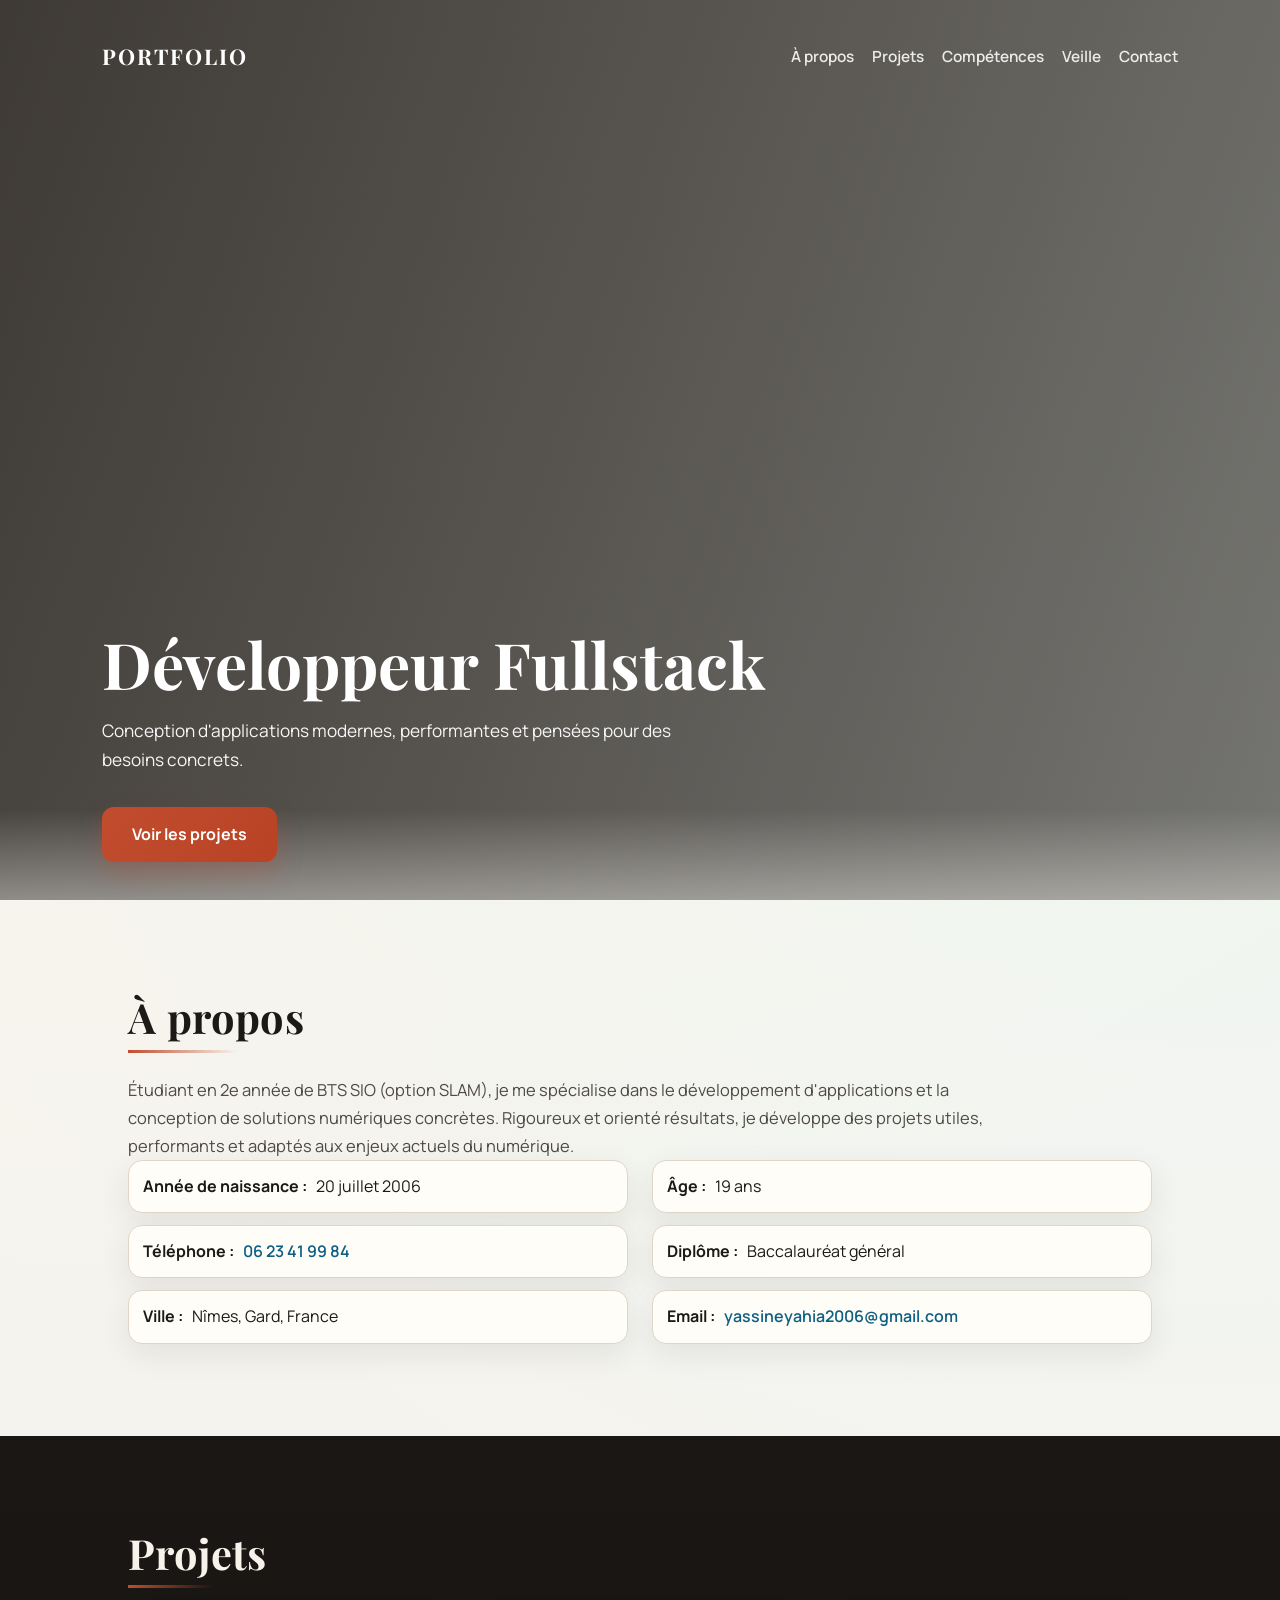
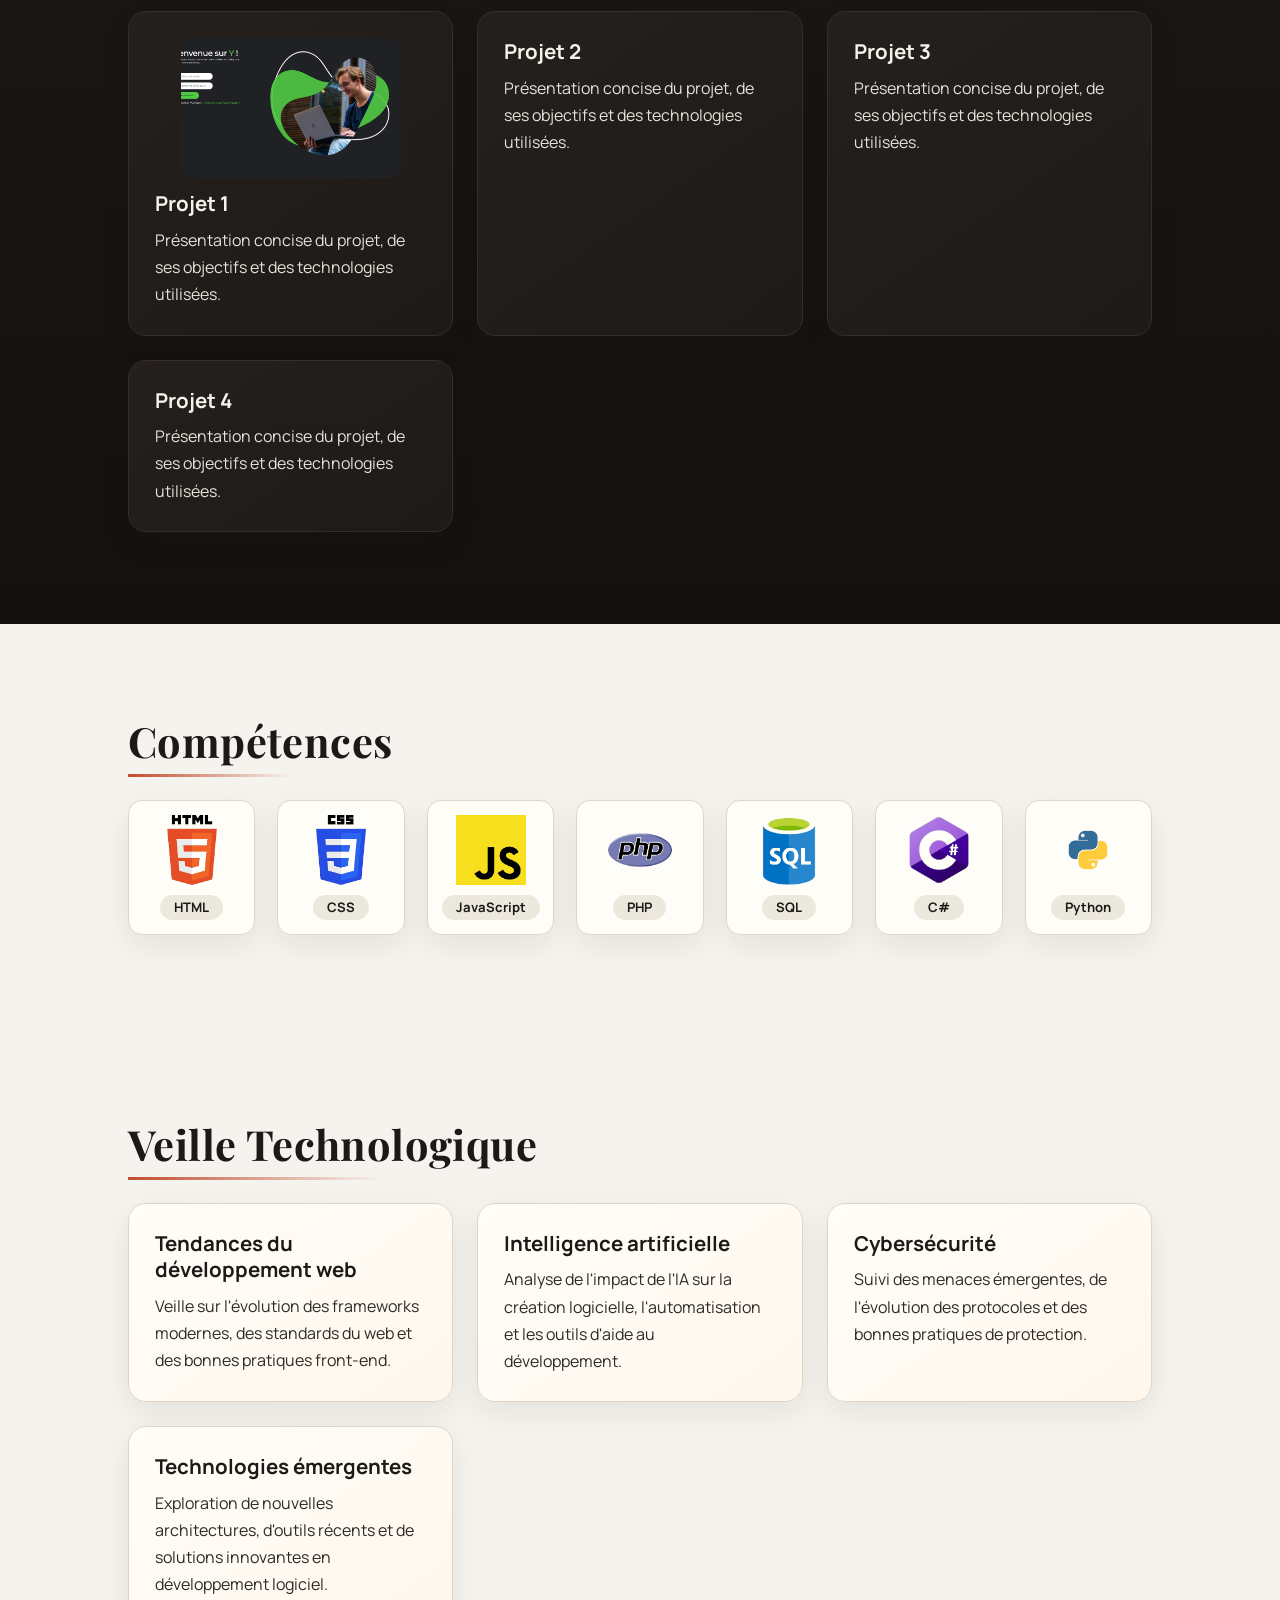
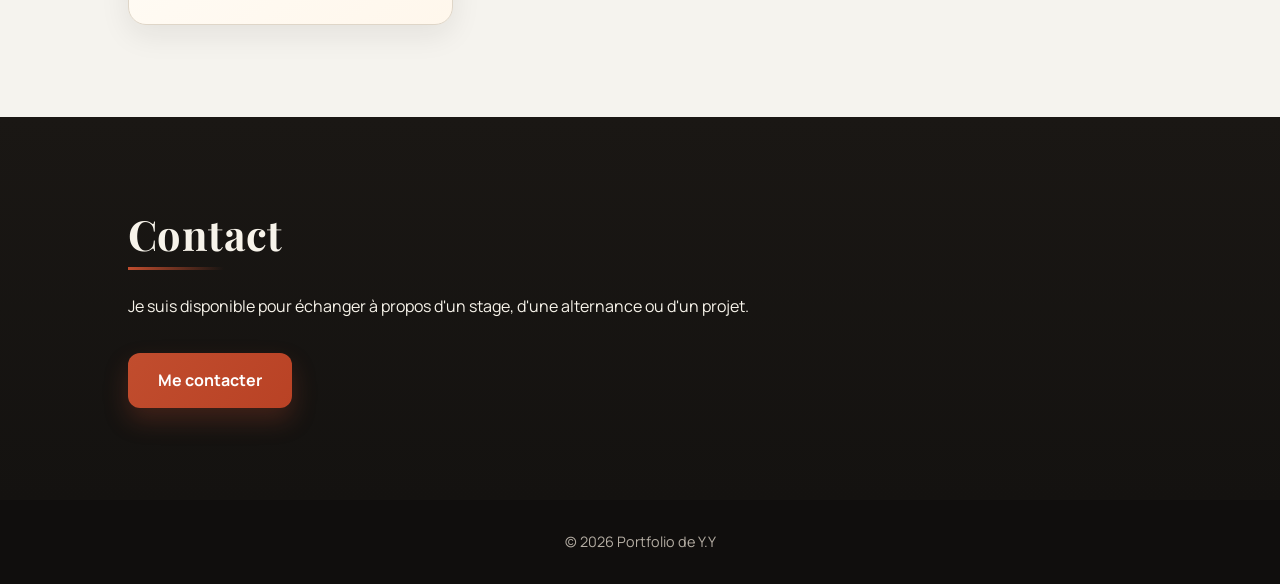
==== index.html @ 8d8dc6d0 "First commit for initialisating the portfolio" ====
﻿<!DOCTYPE html>
<html lang="fr">
<head>
    <meta charset="UTF-8">
    <meta name="viewport" content="width=device-width, initial-scale=1.0">
    <meta name="description" content="Portfolio de Yassine Yahia, étudiant en BTS SIO SLAM et développeur fullstack.">
    <title>Portfolio de Y.Y</title>
    <link rel="stylesheet" href="style.css">
    <script>document.documentElement.classList.add('js');</script>
    <script src="interact.js" defer></script>
</head>
<body>
<header class="hero" role="banner">
    <nav aria-label="Navigation principale">
        <h2 class="logo">PORTFOLIO</h2>
        <ul>
            <li><a href="#about">À propos</a></li>
            <li><a href="#projects">Projets</a></li>
            <li><a href="#skills">Compétences</a></li>
            <li><a href="#techwatch">Veille</a></li>
            <li><a href="#contact">Contact</a></li>
        </ul>
    </nav>

    <div class="hero-content">
        <h1>Développeur Fullstack</h1>
        <p>Conception d'applications modernes, performantes et pensées pour des besoins concrets.</p>
        <a href="#projects" class="cta">Voir les projets</a>
    </div>
</header>

<main>
    <section id="about" class="section about" aria-labelledby="about-title">
        <div class="container section-title">
            <h2 id="about-title">À propos</h2>
            <p>
                Étudiant en 2e année de BTS SIO (option SLAM), je me spécialise dans le développement
                d'applications et la conception de solutions numériques concrètes. Rigoureux 
                et orienté résultats, je développe des projets utiles, performants et adaptés aux enjeux
                actuels du numérique.
            </p>
        </div>

        <div class="container">
            <div class="row">
                <div class="col-lg-6">
                    <ul>
                        <li><strong>Année de naissance :</strong> <span>20 juillet 2006</span></li>
                        <li><strong>Téléphone :</strong> <a href="tel:+33623419984">06 23 41 99 84</a></li>
                        <li><strong>Ville :</strong> <span>Nîmes, Gard, France</span></li>
                    </ul>
                </div>

                <div class="col-lg-6">
                    <ul>
                        <li><strong>Âge :</strong> <span>19 ans</span></li>
                        <li><strong>Diplôme :</strong> <span>Baccalauréat général</span></li>
                        <li><strong>Email :</strong> <a href="mailto:yassineyahia2006@gmail.com">yassineyahia2006@gmail.com</a></li>
                    </ul>
                </div>
            </div>
        </div>
    </section>

    <section id="projects" class="section dark" aria-labelledby="projects-title">
        <h2 id="projects-title">Projets</h2>
        <div class="grid">
            <article class="card">
                <img src="Image/login_Y.png" alt="Capture du projet 1" loading="lazy">
                <h3>Projet 1</h3>
                <p>Présentation concise du projet, de ses objectifs et des technologies utilisées.</p>
            </article>

            <article class="card">
                <h3>Projet 2</h3>
                <p>Présentation concise du projet, de ses objectifs et des technologies utilisées.</p>
            </article>

            <article class="card">
                <h3>Projet 3</h3>
                <p>Présentation concise du projet, de ses objectifs et des technologies utilisées.</p>
            </article>

            <article class="card">
                <h3>Projet 4</h3>
                <p>Présentation concise du projet, de ses objectifs et des technologies utilisées.</p>
            </article>
        </div>
    </section>

    <section id="skills" class="section" aria-labelledby="skills-title">
        <h2 id="skills-title">Compétences</h2>
        <div class="skills">
            <div class="skill">
                <img src="Image/HTML.png" alt="Logo HTML" loading="lazy">
                <span>HTML</span>
            </div>

            <div class="skill">
                <img src="Image/CSS.png" alt="Logo CSS" loading="lazy">
                <span>CSS</span>
            </div>

            <div class="skill">
                <img src="Image/JS.png" alt="Logo JavaScript" loading="lazy">
                <span>JavaScript</span>
            </div>

            <div class="skill">
                <img src="Image/PHP.png" alt="Logo PHP" loading="lazy">
                <span>PHP</span>
            </div>

            <div class="skill">
                <img src="Image/SQL.png" alt="Logo SQL" loading="lazy">
                <span>SQL</span>
            </div>

            <div class="skill">
                <img src="Image/CSharp.jpg" alt="Logo C#" loading="lazy">
                <span>C#</span>
            </div>

            <div class="skill">
                <img src="Image/python.png" alt="Logo Python" loading="lazy">
                <span>Python</span>
            </div>
        </div>
    </section>

    <section id="techwatch" class="section" aria-labelledby="techwatch-title">
        <h2 id="techwatch-title">Veille Technologique</h2>
        <div class="tech-grid">
            <article class="tech-card">
                <h3>Tendances du développement web</h3>
                <p>Veille sur l'évolution des frameworks modernes, des standards du web et des bonnes pratiques front-end.</p>
            </article>

            <article class="tech-card">
                <h3>Intelligence artificielle</h3>
                <p>Analyse de l'impact de l'IA sur la création logicielle, l'automatisation et les outils d'aide au développement.</p>
            </article>

            <article class="tech-card">
                <h3>Cybersécurité</h3>
                <p>Suivi des menaces émergentes, de l'évolution des protocoles et des bonnes pratiques de protection.</p>
            </article>

            <article class="tech-card">
                <h3>Technologies émergentes</h3>
                <p>Exploration de nouvelles architectures, d'outils récents et de solutions innovantes en développement logiciel.</p>
            </article>
        </div>
    </section>

    <section id="contact" class="section dark" aria-labelledby="contact-title">
        <h2 id="contact-title">Contact</h2>
        <p>Je suis disponible pour échanger à propos d'un stage, d'une alternance ou d'un projet.</p>
        <a class="cta" href="mailto:yassineyahia2006@gmail.com">Me contacter</a>
    </section>
</main>

<footer>
    <p>&copy; 2026 Portfolio de Y.Y</p>
</footer>
</body>
</html>
---- style.css ----
﻿@import url('https://fonts.googleapis.com/css2?family=Manrope:wght@400;500;600;700;800&family=Playfair+Display:wght@600;700&display=swap');

:root {
    --bg: #f5f3ee;
    --bg-soft: #ece8de;
    --surface: #fffdf8;
    --surface-dark: #1f1b18;
    --text: #1c1a17;
    --text-light: #f7f3ea;
    --muted: #6d665f;
    --primary: #c14d2e;
    --primary-hover: #da6040;
    --accent: #145f5a;
    --ring: rgba(193, 77, 46, 0.35);
    --border: #dfd6c8;
    --shadow-soft: 0 10px 30px rgba(28, 26, 23, 0.08);
    --shadow-strong: 0 24px 60px rgba(28, 26, 23, 0.15);
}

* {
    margin: 0;
    padding: 0;
    box-sizing: border-box;
}

html {
    scroll-behavior: smooth;
}

body {
    font-family: 'Manrope', 'Segoe UI', sans-serif;
    background:
        radial-gradient(circle at 10% -20%, #fff6e6 0%, rgba(255, 246, 230, 0) 45%),
        radial-gradient(circle at 95% 5%, #ecf7f5 0%, rgba(236, 247, 245, 0) 40%),
        var(--bg);
    color: var(--text);
    line-height: 1.7;
}

a {
    color: inherit;
}

.hero {
    min-height: 100vh;
    padding: 38px 8%;
    background:
        linear-gradient(110deg, rgba(20, 16, 13, 0.82), rgba(20, 16, 13, 0.56)),
        url('https://images.unsplash.com/photo-1518770660439-4636190af475?auto=format&fit=crop&w=1600&q=80');
    background-size: cover;
    background-position: center;
    color: #fff;
    display: flex;
    flex-direction: column;
    justify-content: space-between;
    position: relative;
    overflow: hidden;
}

.hero::after {
    content: "";
    position: absolute;
    inset: auto -20% -130px;
    height: 220px;
    background: linear-gradient(to bottom, rgba(245, 243, 238, 0), var(--bg));
    pointer-events: none;
}

nav {
    display: flex;
    justify-content: space-between;
    align-items: center;
    gap: 20px;
    z-index: 30;
}

nav.sticky {
    position: fixed;
    top: 10px;
    left: 50%;
    transform: translateX(-50%);
    width: min(1120px, calc(100% - 24px));
    padding: 12px 18px;
    border-radius: 999px;
    background: rgba(17, 14, 12, 0.88);
    backdrop-filter: blur(10px);
    box-shadow: var(--shadow-strong);
}

.logo {
    font-family: 'Playfair Display', Georgia, serif;
    font-size: 1.35rem;
    letter-spacing: 2px;
    font-weight: 700;
    white-space: nowrap;
}

nav ul {
    list-style: none;
    display: flex;
    flex-wrap: wrap;
    justify-content: flex-end;
    gap: 18px;
}

nav a {
    color: #fff;
    text-decoration: none;
    font-size: 0.96rem;
    font-weight: 600;
    position: relative;
    opacity: 0.88;
    transition: opacity 0.2s ease;
}

nav a::after {
    content: "";
    position: absolute;
    left: 0;
    bottom: -6px;
    width: 0;
    height: 2px;
    background: #f1b98e;
    transition: width 0.25s ease;
}

nav a:hover,
nav a[aria-current="true"] {
    opacity: 1;
}

nav a:hover::after,
nav a[aria-current="true"]::after {
    width: 100%;
}

.hero-content {
    max-width: 700px;
    z-index: 1;
}

.hero-content h1 {
    font-family: 'Playfair Display', Georgia, serif;
    font-size: clamp(2.55rem, 5vw, 4.45rem);
    line-height: 1.08;
    margin-bottom: 18px;
    text-wrap: balance;
}

.hero-content p {
    font-size: 1.08rem;
    opacity: 0.95;
    max-width: 600px;
}

.cta {
    display: inline-block;
    margin-top: 32px;
    padding: 14px 30px;
    background: linear-gradient(130deg, var(--primary), #b94225);
    color: #fff;
    text-decoration: none;
    font-weight: 700;
    border-radius: 12px;
    box-shadow: 0 12px 24px rgba(193, 77, 46, 0.25);
    transition: transform 0.2s ease, box-shadow 0.2s ease, filter 0.2s ease;
}

.cta:hover {
    transform: translateY(-2px);
    filter: brightness(1.05);
    box-shadow: 0 20px 34px rgba(193, 77, 46, 0.3);
}

.cta:focus-visible,
a:focus-visible,
button:focus-visible {
    outline: 3px solid var(--ring);
    outline-offset: 3px;
}

.section {
    padding: 92px 10%;
}

.js .section {
    opacity: 0;
    transform: translateY(16px);
    transition: opacity 0.45s ease, transform 0.45s ease;
}

.js .section.show {
    opacity: 1;
    transform: translateY(0);
}

.section h2 {
    font-family: 'Playfair Display', Georgia, serif;
    font-size: clamp(1.95rem, 4vw, 2.6rem);
    letter-spacing: 0.4px;
    margin-bottom: 34px;
    line-height: 1.2;
    position: relative;
    width: fit-content;
}

.section h2::after {
    content: "";
    position: absolute;
    left: 0;
    bottom: -11px;
    width: 62%;
    height: 3px;
    background: linear-gradient(90deg, var(--primary), rgba(193, 77, 46, 0));
}

.section.dark {
    background: linear-gradient(180deg, #1a1714, #141210);
    color: var(--text-light);
}

.container {
    max-width: 1100px;
    margin: 0 auto;
}

.row {
    display: grid;
    grid-template-columns: repeat(2, minmax(0, 1fr));
    gap: 24px;
}

.section-title p {
    max-width: 900px;
    color: #4f4a43;
    font-size: 1.03rem;
}

#about ul {
    list-style: none;
    display: grid;
    gap: 12px;
}

#about li {
    background: var(--surface);
    border: 1px solid var(--border);
    border-radius: 14px;
    padding: 12px 14px;
    box-shadow: var(--shadow-soft);
}

#about strong {
    margin-right: 6px;
}

#about a {
    color: #0d5f83;
    text-decoration: none;
    font-weight: 600;
}

#about a:hover {
    text-decoration: underline;
}

.grid,
.tech-grid {
    display: grid;
    grid-template-columns: repeat(auto-fit, minmax(260px, 1fr));
    gap: 24px;
}

.card,
.tech-card {
    background: linear-gradient(145deg, var(--surface), #fff7ec);
    border: 1px solid var(--border);
    padding: 26px;
    border-radius: 18px;
    box-shadow: var(--shadow-soft);
    transition: transform 0.25s ease, box-shadow 0.25s ease, border-color 0.25s ease;
}
#projects .card {
    cursor: pointer;
    overflow: hidden;
}

#projects .card:focus-visible {
    outline: 3px solid var(--ring);
    outline-offset: 4px;
}

#projects .card img {
    width: 220px;
    height: 140px;
    object-fit: cover;
    display: block;
    margin: 0 auto 12px;
    border-radius: 12px;
}

#techwatch .tech-card {
    cursor: pointer;
}

#techwatch .tech-card:focus-visible {
    outline: 3px solid var(--ring);
    outline-offset: 4px;
}

.section.dark .card,
.section.dark .tech-card {
    background: linear-gradient(145deg, #25201d, #1e1a17);
    border-color: #342f2b;
}

.card:hover,
.tech-card:hover {
    transform: translateY(-6px);
    box-shadow: var(--shadow-strong);
    border-color: #d4a788;
}

.card h3,
.tech-card h3 {
    margin-bottom: 10px;
    font-size: 1.28rem;
    line-height: 1.3;
}

.card p,
.tech-card p {
    opacity: 0.92;
}

.skills {
    display: grid;
    grid-template-columns: repeat(auto-fit, minmax(120px, 1fr));
    gap: 22px;
    justify-items: center;
}

.skill {
    width: 100%;
    max-width: 145px;
    display: flex;
    flex-direction: column;
    align-items: center;
    gap: 10px;
    padding: 14px 10px;
    border: 1px solid var(--border);
    border-radius: 14px;
    background: var(--surface);
    box-shadow: var(--shadow-soft);
    transition: transform 0.2s ease, box-shadow 0.2s ease;
}

.skill:hover {
    transform: translateY(-4px);
    box-shadow: 0 16px 26px rgba(28, 26, 23, 0.14);
}

.skill img {
    width: 70px;
    height: 70px;
    object-fit: contain;
}

.skill span {
    padding: 6px 14px;
    border-radius: 999px;
    background: var(--bg-soft);
    font-size: 0.82rem;
    font-weight: 700;
    line-height: 1;
}

footer {
    background: #100e0d;
    color: #b4ada3;
    text-align: center;
    padding: 30px;
    font-size: 0.9rem;
}

.top-btn {
    position: fixed;
    right: 18px;
    bottom: 18px;
    width: 44px;
    height: 44px;
    border: none;
    border-radius: 999px;
    background: linear-gradient(140deg, var(--primary), #ad3f24);
    color: #fff;
    font-size: 1.05rem;
    cursor: pointer;
    box-shadow: var(--shadow-strong);
    opacity: 0;
    pointer-events: none;
    transition: opacity 0.2s ease, transform 0.2s ease, filter 0.2s ease;
    z-index: 35;
}

.top-btn.show {
    opacity: 1;
    pointer-events: auto;
}

.top-btn:hover {
    transform: translateY(-2px);
    filter: brightness(1.06);
}

body.modal-open {
    overflow: hidden;
}

.project-modal {
    position: fixed;
    inset: 0;
    display: flex;
    align-items: center;
    justify-content: center;
    background: rgba(12, 10, 8, 0.62);
    backdrop-filter: blur(3px);
    padding: 20px;
    z-index: 60;
    opacity: 0;
    visibility: hidden;
    pointer-events: none;
    transition: opacity 0.24s ease, visibility 0s linear 0.24s;
}

.project-modal.is-open {
    opacity: 1;
    visibility: visible;
    pointer-events: auto;
    transition: opacity 0.24s ease;
}

.project-modal__panel {
    width: min(680px, 100%);
    background: linear-gradient(145deg, var(--surface), #fff7ec);
    border: 1px solid var(--border);
    border-radius: 18px;
    box-shadow: var(--shadow-strong);
    padding: 26px;
    position: relative;
    opacity: 0;
    transform: translateY(16px) scale(0.95);
    transition: transform 0.26s ease, opacity 0.26s ease;
}

.project-modal.is-open .project-modal__panel {
    opacity: 1;
    transform: translateY(0) scale(1);
}

.project-modal__close {
    position: absolute;
    top: 12px;
    right: 12px;
    border: none;
    width: 34px;
    height: 34px;
    border-radius: 999px;
    background: #efe5d8;
    color: #4a3c30;
    font-size: 1.2rem;
    line-height: 1;
    cursor: pointer;
}

.project-modal__title {
    font-family: 'Playfair Display', Georgia, serif;
    font-size: 1.8rem;
    line-height: 1.2;
    margin-bottom: 12px;
    padding-right: 40px;
}

.project-modal__text {
    color: #423a34;
}

@media (max-width: 960px) {
    .hero {
        padding-top: 26px;
    }

    nav {
        flex-direction: column;
        align-items: flex-start;
    }

    nav ul {
        justify-content: flex-start;
    }

    nav.sticky {
        top: 8px;
        border-radius: 18px;
        width: calc(100% - 16px);
    }

    .section {
        padding: 72px 8%;
    }

    .row {
        grid-template-columns: 1fr;
    }
}

@media (max-width: 640px) {
    .hero-content h1 {
        font-size: clamp(2.2rem, 11vw, 3.1rem);
    }

    nav ul {
        gap: 12px;
    }

    nav a {
        font-size: 0.9rem;
    }

    .grid,
    .tech-grid {
        grid-template-columns: 1fr;
    }
}

@media (prefers-reduced-motion: reduce) {
    html {
        scroll-behavior: auto;
    }

    *,
    *::before,
    *::after {
        animation: none !important;
        transition: none !important;
    }

    .js .section {
        opacity: 1;
        transform: none;
    }
}
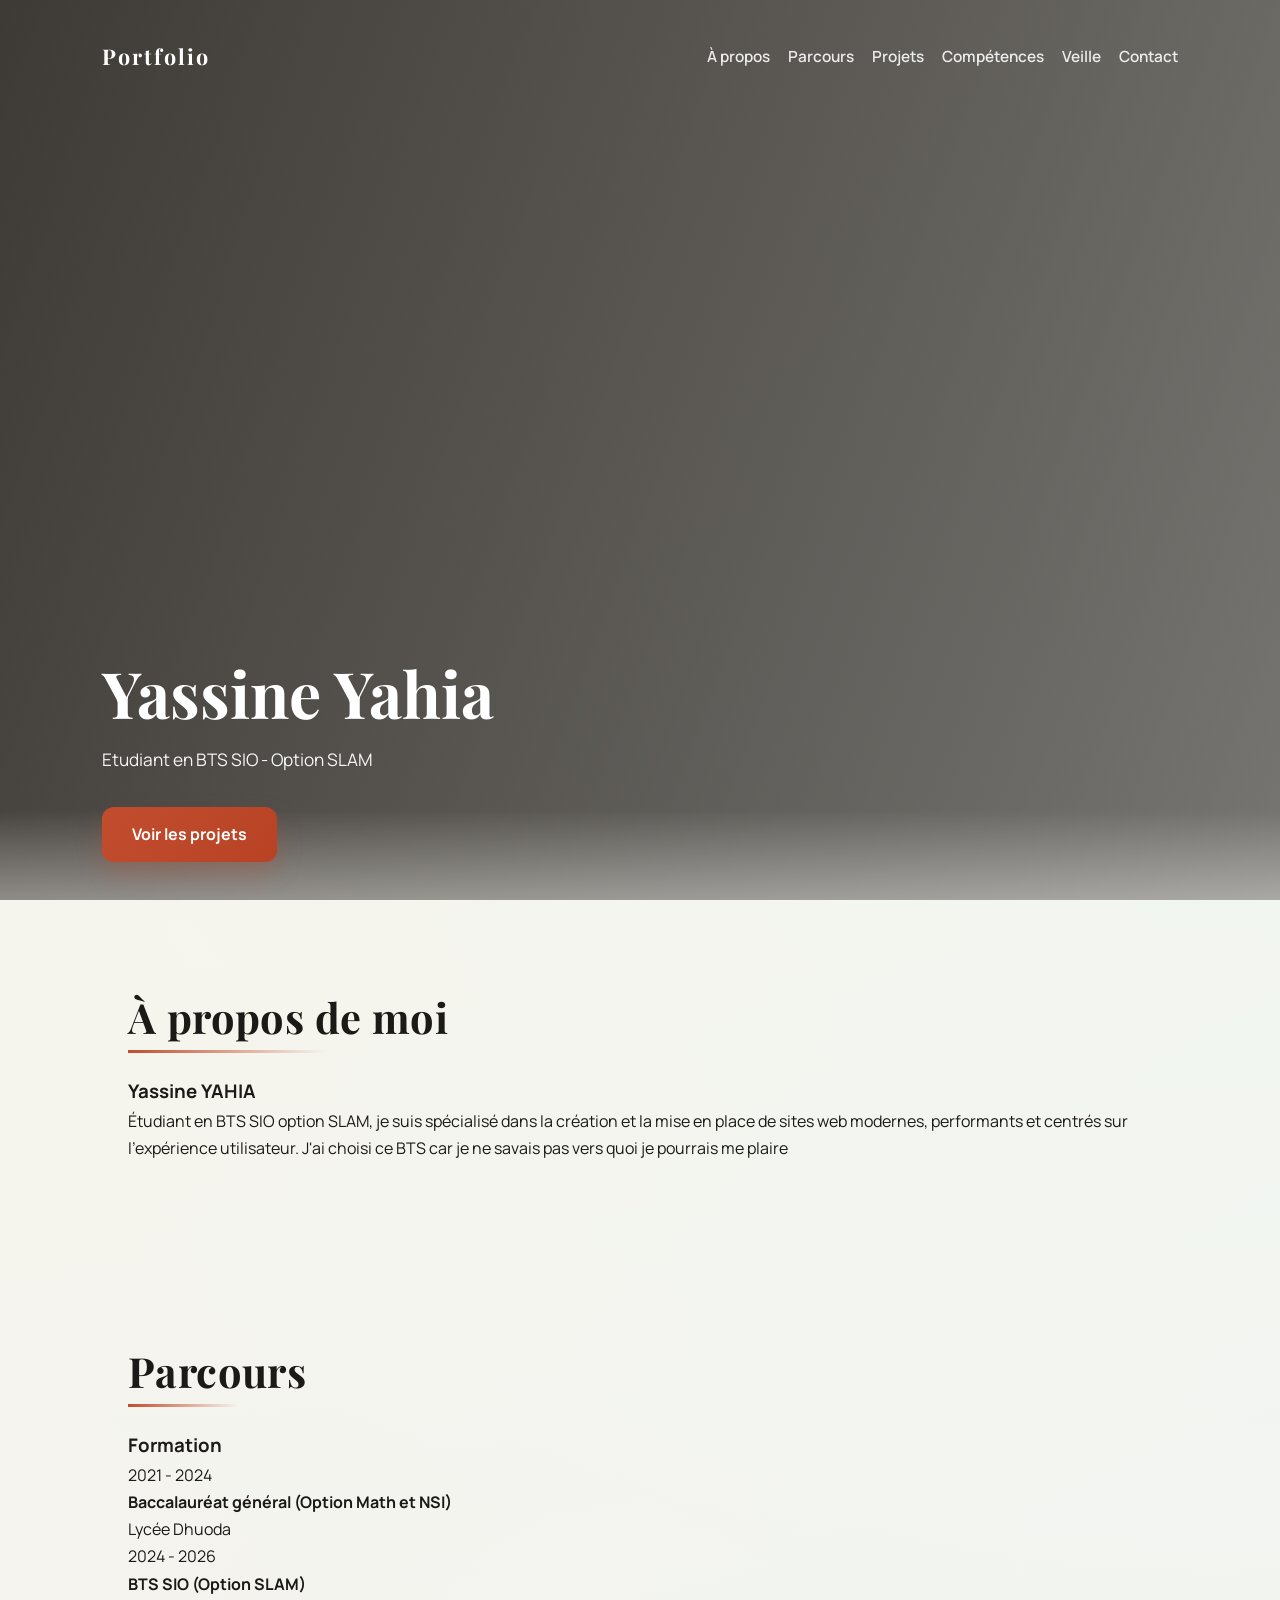
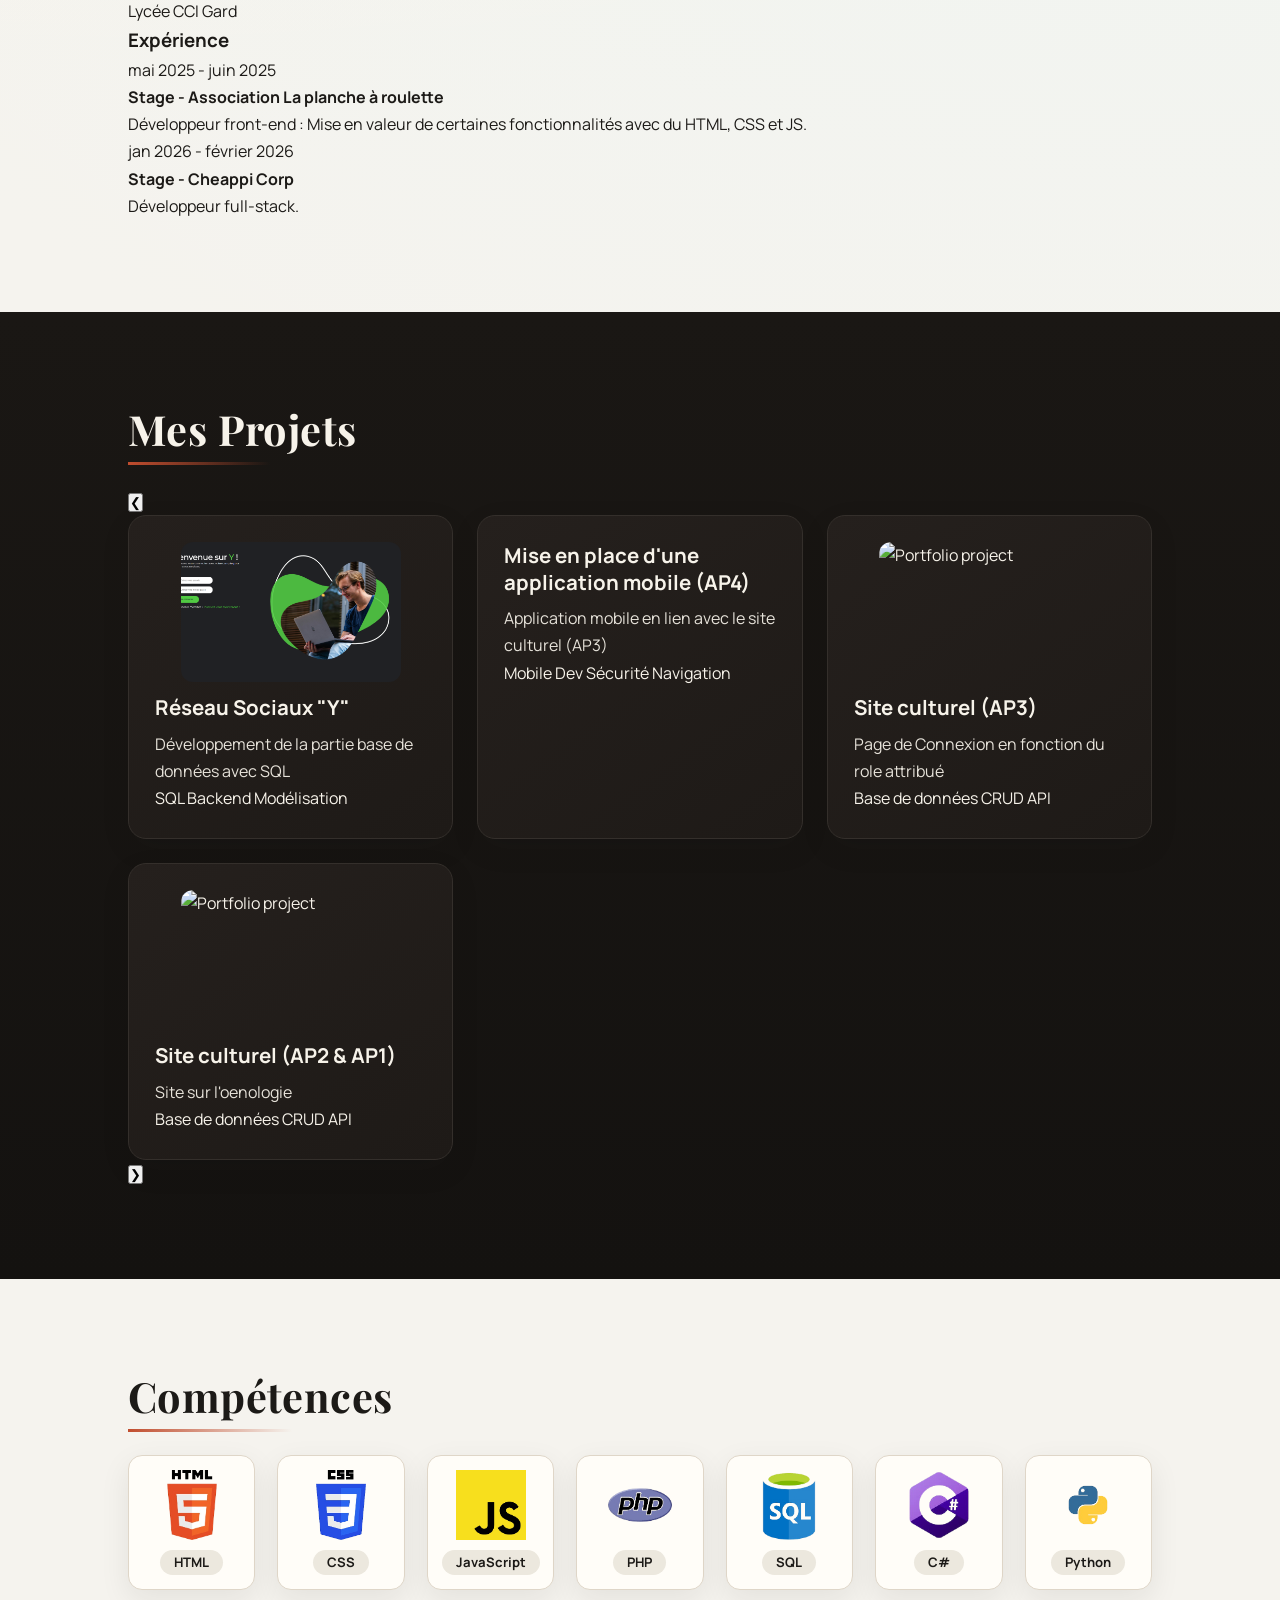
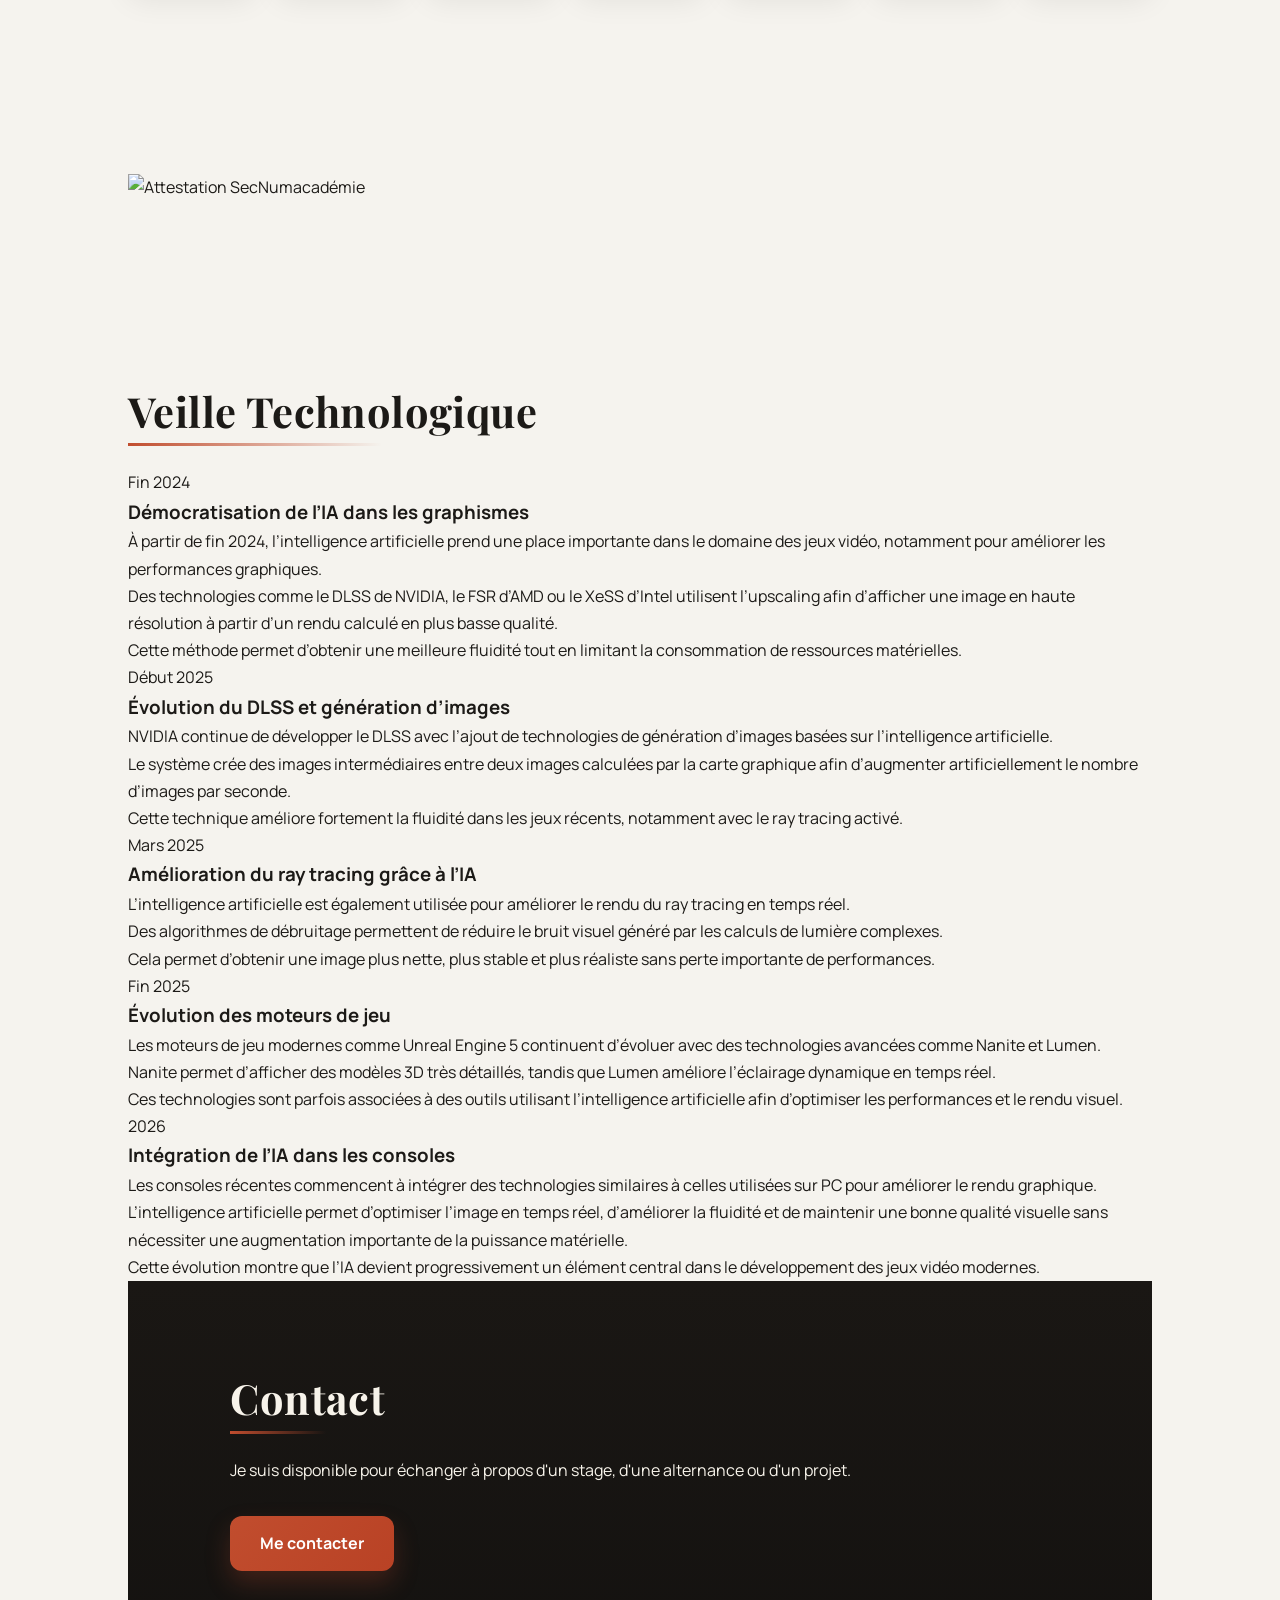
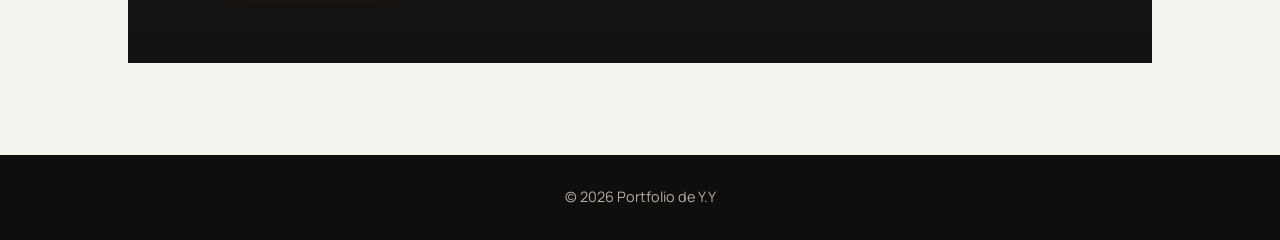
==== commit a506aac2: "Revise portfolio content and structure Updated various sections of the portfolio to enhance clarity " ====
--- a/index.html
+++ b/index.html
@@ -1,168 +1,344 @@
-﻿<!DOCTYPE html>
-<html lang="fr">
-<head>
-    <meta charset="UTF-8">
-    <meta name="viewport" content="width=device-width, initial-scale=1.0">
-    <meta name="description" content="Portfolio de Yassine Yahia, étudiant en BTS SIO SLAM et développeur fullstack.">
-    <title>Portfolio de Y.Y</title>
-    <link rel="stylesheet" href="style.css">
-    <script>document.documentElement.classList.add('js');</script>
-    <script src="interact.js" defer></script>
-</head>
-<body>
-<header class="hero" role="banner">
-    <nav aria-label="Navigation principale">
-        <h2 class="logo">PORTFOLIO</h2>
-        <ul>
-            <li><a href="#about">À propos</a></li>
-            <li><a href="#projects">Projets</a></li>
-            <li><a href="#skills">Compétences</a></li>
-            <li><a href="#techwatch">Veille</a></li>
-            <li><a href="#contact">Contact</a></li>
-        </ul>
-    </nav>
-
-    <div class="hero-content">
-        <h1>Développeur Fullstack</h1>
-        <p>Conception d'applications modernes, performantes et pensées pour des besoins concrets.</p>
-        <a href="#projects" class="cta">Voir les projets</a>
-    </div>
-</header>
-
-<main>
-    <section id="about" class="section about" aria-labelledby="about-title">
-        <div class="container section-title">
-            <h2 id="about-title">À propos</h2>
-            <p>
-                Étudiant en 2e année de BTS SIO (option SLAM), je me spécialise dans le développement
-                d'applications et la conception de solutions numériques concrètes. Rigoureux 
-                et orienté résultats, je développe des projets utiles, performants et adaptés aux enjeux
-                actuels du numérique.
-            </p>
-        </div>
-
-        <div class="container">
-            <div class="row">
-                <div class="col-lg-6">
-                    <ul>
-                        <li><strong>Année de naissance :</strong> <span>20 juillet 2006</span></li>
-                        <li><strong>Téléphone :</strong> <a href="tel:+33623419984">06 23 41 99 84</a></li>
-                        <li><strong>Ville :</strong> <span>Nîmes, Gard, France</span></li>
-                    </ul>
-                </div>
-
-                <div class="col-lg-6">
-                    <ul>
-                        <li><strong>Âge :</strong> <span>19 ans</span></li>
-                        <li><strong>Diplôme :</strong> <span>Baccalauréat général</span></li>
-                        <li><strong>Email :</strong> <a href="mailto:yassineyahia2006@gmail.com">yassineyahia2006@gmail.com</a></li>
-                    </ul>
-                </div>
-            </div>
-        </div>
-    </section>
-
-    <section id="projects" class="section dark" aria-labelledby="projects-title">
-        <h2 id="projects-title">Projets</h2>
-        <div class="grid">
-            <article class="card">
-                <img src="Image/login_Y.png" alt="Capture du projet 1" loading="lazy">
-                <h3>Projet 1</h3>
-                <p>Présentation concise du projet, de ses objectifs et des technologies utilisées.</p>
-            </article>
-
-            <article class="card">
-                <h3>Projet 2</h3>
-                <p>Présentation concise du projet, de ses objectifs et des technologies utilisées.</p>
-            </article>
-
-            <article class="card">
-                <h3>Projet 3</h3>
-                <p>Présentation concise du projet, de ses objectifs et des technologies utilisées.</p>
-            </article>
-
-            <article class="card">
-                <h3>Projet 4</h3>
-                <p>Présentation concise du projet, de ses objectifs et des technologies utilisées.</p>
-            </article>
-        </div>
-    </section>
-
-    <section id="skills" class="section" aria-labelledby="skills-title">
-        <h2 id="skills-title">Compétences</h2>
-        <div class="skills">
-            <div class="skill">
-                <img src="Image/HTML.png" alt="Logo HTML" loading="lazy">
-                <span>HTML</span>
-            </div>
-
-            <div class="skill">
-                <img src="Image/CSS.png" alt="Logo CSS" loading="lazy">
-                <span>CSS</span>
-            </div>
-
-            <div class="skill">
-                <img src="Image/JS.png" alt="Logo JavaScript" loading="lazy">
-                <span>JavaScript</span>
-            </div>
-
-            <div class="skill">
-                <img src="Image/PHP.png" alt="Logo PHP" loading="lazy">
-                <span>PHP</span>
-            </div>
-
-            <div class="skill">
-                <img src="Image/SQL.png" alt="Logo SQL" loading="lazy">
-                <span>SQL</span>
-            </div>
-
-            <div class="skill">
-                <img src="Image/CSharp.jpg" alt="Logo C#" loading="lazy">
-                <span>C#</span>
-            </div>
-
-            <div class="skill">
-                <img src="Image/python.png" alt="Logo Python" loading="lazy">
-                <span>Python</span>
-            </div>
-        </div>
-    </section>
-
-    <section id="techwatch" class="section" aria-labelledby="techwatch-title">
-        <h2 id="techwatch-title">Veille Technologique</h2>
-        <div class="tech-grid">
-            <article class="tech-card">
-                <h3>Tendances du développement web</h3>
-                <p>Veille sur l'évolution des frameworks modernes, des standards du web et des bonnes pratiques front-end.</p>
-            </article>
-
-            <article class="tech-card">
-                <h3>Intelligence artificielle</h3>
-                <p>Analyse de l'impact de l'IA sur la création logicielle, l'automatisation et les outils d'aide au développement.</p>
-            </article>
-
-            <article class="tech-card">
-                <h3>Cybersécurité</h3>
-                <p>Suivi des menaces émergentes, de l'évolution des protocoles et des bonnes pratiques de protection.</p>
-            </article>
-
-            <article class="tech-card">
-                <h3>Technologies émergentes</h3>
-                <p>Exploration de nouvelles architectures, d'outils récents et de solutions innovantes en développement logiciel.</p>
-            </article>
-        </div>
-    </section>
-
-    <section id="contact" class="section dark" aria-labelledby="contact-title">
-        <h2 id="contact-title">Contact</h2>
-        <p>Je suis disponible pour échanger à propos d'un stage, d'une alternance ou d'un projet.</p>
-        <a class="cta" href="mailto:yassineyahia2006@gmail.com">Me contacter</a>
-    </section>
-</main>
-
-<footer>
-    <p>&copy; 2026 Portfolio de Y.Y</p>
-</footer>
-</body>
-</html>
-
+<!DOCTYPE html>
+<html lang="fr">
+<head>
+    <meta charset="UTF-8">
+    <meta name="viewport" content="width=device-width, initial-scale=1.0">
+    <meta name="description" content="Portfolio de Yassine Yahia, étudiant en BTS SIO SLAM et développeur full-stack.">
+    <title>Portfolio de Y.Y</title>
+    <link rel="stylesheet" href="style.css">
+    <script>document.documentElement.classList.add('js');</script>
+    <script src="interact.js" defer></script>
+</head>
+<body>
+<header class="hero" role="banner">
+    <nav aria-label="Navigation principale">
+        <h2 class="logo">Portfolio</h2>
+        <ul>
+            <li><a href="#about">À propos</a></li>
+            <li><a href="#parcours">Parcours</a></li>
+            <li><a href="#projects">Projets</a></li>
+            <li><a href="#skills">Compétences</a></li>
+            <li><a href="#techwatch">Veille</a></li>
+            <li><a href="#contact-title">Contact</a></li>
+        </ul>
+    </nav>
+
+    <div class="hero-content">
+        <h1>Yassine Yahia</h1>
+        <p>Etudiant en BTS SIO - Option SLAM</p>
+        <a href="#projects" class="cta">Voir les projets</a>
+    </div>
+</header>
+
+<main>
+    <section id="about" class="section about" aria-labelledby="about-title">
+    <div class="container section-title">
+        <h2 id="about-title">À propos de moi</h2>
+    </div>
+
+    <div class="container about-layout">
+        <div class="about-description">
+            <h3>Yassine YAHIA</h3>
+            <p>Étudiant en BTS SIO option SLAM, je suis spécialisé dans la création et la mise en place de sites web modernes, performants et centrés sur l'expérience utilisateur. J'ai choisi ce BTS car je ne savais pas vers quoi je pourrais me plaire</p>
+        </div>
+    </div>
+</section>
+
+<section id="parcours" class="section parcours" aria-labelledby="parcours-title">
+    <div class="container section-title">
+        <h2 id="parcours-title">Parcours</h2>
+    </div>
+
+    <div class="container parcours-grid">
+        <div class="timeline-card">
+            <h3>Formation</h3>
+            <div class="timeline">
+                <div class="timeline-item">
+                    <div class="timeline-content">
+                        <span class="date">2021 - 2024</span>
+                        <h4>Baccalauréat général 
+                            (Option Math et NSI)</h4>
+                        <p>Lycée Dhuoda</p> 
+                    </div>
+                </div>
+
+                <div class="timeline-item">
+                    <div class="timeline-content">
+                        <span class="date">2024 - 2026</span>
+                        <h4>BTS SIO (Option SLAM)</h4>
+                        <p>Lycée CCI Gard</p>
+                    </div>
+                </div>
+            </div>
+        </div>
+
+        <div class="timeline-card">
+            <h3>Expérience</h3>
+            <div class="timeline">
+                <div class="timeline-item">
+                    <div class="timeline-content">
+                        <span class="date">mai 2025 - juin 2025</span>
+                        <h4>Stage - Association La planche à roulette</h4>
+                        <p>Développeur front-end : Mise en valeur de certaines fonctionnalités avec du HTML, CSS et JS.</p>
+                    </div>
+                </div>
+
+                <div class="timeline-item">
+                    <div class="timeline-content">
+                        <span class="date">jan 2026 - février 2026</span>
+                        <h4>Stage - Cheappi Corp</h4>
+                        <p>Développeur full-stack.</p>
+                    </div>
+                </div>
+            </div>
+        </div>
+    </div>
+</section>
+
+    <section id="projects" class="section dark" aria-labelledby="projects-title">
+        <h2 id="projects-title">Mes Projets</h2>
+        <div class="projects-container">
+            <button class="scroll-btn scroll-btn--left" aria-label="Défiler vers la gauche" title="Défiler vers la gauche">❮</button>
+            <div class="grid projects-grid">
+            <article class="card project-card">
+                <div class="card-preview">
+                    <img src="Image/login_Y.png" alt="Portfolio project" loading="lazy">
+                </div>
+                <div class="card-body">
+                    <h3>Réseau Sociaux "Y"</h3>
+                    <p>Développement de la partie base de données avec SQL</p>
+                    <div class="card-tags">
+                        <span>SQL</span>
+                        <span>Backend</span>
+                        <span>Modélisation</span>
+                    </div>
+                </div>
+            </article>
+
+            <article class="card project-card">
+                <div class="card-preview card-gradient">
+                </div>
+                <div class="card-body">
+                    <h3>Mise en place d'une application mobile (AP4)</h3>
+                    <p>Application mobile en lien avec le site culturel (AP3)</p>
+                    <div class="card-tags">
+                        <span>Mobile Dev</span>
+                        <span>Sécurité</span>
+                        <span>Navigation</span>
+                    </div>
+                </div>
+            </article>
+
+            <article class="card project-card">
+                <div class="card-preview card-gradient">
+                    <img src="Image/AP3.PNG" alt="Portfolio project" loading="lazy">
+                </div>
+                <div class="card-body">
+                    <h3>Site culturel (AP3)</h3>
+                    <p>Page de Connexion en fonction du role attribué</p>
+                    <div class="card-tags">
+                        <span>Base de données</span>
+                        <span>CRUD</span>
+                        <span>API</span>
+                    </div>
+                </div>
+            </article>
+
+            <article class="card project-card">
+                <div class="card-preview card-gradient">
+                    <img src="Image/AP1&2.PNG" alt="Portfolio project" loading="lazy">
+                </div>
+                <div class="card-body">
+                    <h3>Site culturel (AP2 & AP1)</h3>
+                    <p>Site sur l'oenologie</p>
+                    <div class="card-tags">
+                        <span>Base de données</span>
+                        <span>CRUD</span>
+                        <span>API</span>
+                    </div>
+                </div>
+            </article>
+
+            </div>
+            <button class="scroll-btn scroll-btn--right" aria-label="Défiler vers la droite" title="Défiler vers la droite">❯</button>
+        </div>
+    </section>
+
+    <section id="skills" class="section" aria-labelledby="skills-title">
+        <h2 id="skills-title">Compétences</h2>
+        <div class="skills">
+            <div class="skill">
+                <img src="Image/HTML.png" alt="Logo HTML" loading="lazy">
+                <span>HTML</span>
+            </div>
+
+            <div class="skill">
+                <img src="Image/CSS.png" alt="Logo CSS" loading="lazy">
+                <span>CSS</span>
+            </div>
+
+            <div class="skill">
+                <img src="Image/JS.png" alt="Logo JavaScript" loading="lazy">
+                <span>JavaScript</span>
+            </div>
+
+            <div class="skill">
+                <img src="Image/PHP.png" alt="Logo PHP" loading="lazy">
+                <span>PHP</span>
+            </div>
+
+            <div class="skill">
+                <img src="Image/SQL.png" alt="Logo SQL" loading="lazy">
+                <span>SQL</span>
+            </div>
+
+            <div class="skill">
+                <img src="Image/CSharp.jpg" alt="Logo C#" loading="lazy">
+                <span>C#</span>
+            </div>
+
+            <div class="skill">
+                <img src="Image/python.png" alt="Logo Python" loading="lazy">
+                <span>Python</span>
+            </div>
+        </div>
+    </section>
+
+    <section id="certificate" class="section certificate-section" aria-labelledby="certificate-title">
+        <div class="container">
+            <div class="certificate-card">
+                <img src="../Image/YDlgEiGTKDBsHQQsAdYbPCNKsddnWefnsRsiKw9ZJDWHjmTR1BWi2EAFZHN7_090250_27032025.pdf.png" alt="Attestation SecNumacadémie" class="certificate-image" loading="lazy">
+            </div>
+        </div>
+    </section>
+
+    <section id="techwatch" class="section" aria-labelledby="techwatch-title">
+    <h2 id="techwatch-title">Veille Technologique</h2>
+
+    <div class="timeline">
+
+    <div class="timeline-item">
+        <div class="timeline-content">
+            <span class="date">Fin 2024</span>
+            <h3>Démocratisation de l’IA dans les graphismes</h3>
+            <p>
+                À partir de fin 2024, l’intelligence artificielle prend une place importante
+                dans le domaine des jeux vidéo, notamment pour améliorer les performances graphiques.
+            </p>
+            <p>
+                Des technologies comme le DLSS de NVIDIA, le FSR d’AMD ou le XeSS d’Intel
+                utilisent l’upscaling afin d’afficher une image en haute résolution
+                à partir d’un rendu calculé en plus basse qualité.
+            </p>
+            <p>
+                Cette méthode permet d’obtenir une meilleure fluidité tout en limitant
+                la consommation de ressources matérielles.
+            </p>
+        </div>
+    </div>
+
+    <div class="timeline-item">
+        <div class="timeline-content">
+            <span class="date">Début 2025</span>
+            <h3>Évolution du DLSS et génération d’images</h3>
+            <p>
+                NVIDIA continue de développer le DLSS avec l’ajout de technologies
+                de génération d’images basées sur l’intelligence artificielle.
+            </p>
+            <p>
+                Le système crée des images intermédiaires entre deux images calculées
+                par la carte graphique afin d’augmenter artificiellement le nombre d’images par seconde.
+            </p>
+            <p>
+                Cette technique améliore fortement la fluidité dans les jeux récents,
+                notamment avec le ray tracing activé.
+            </p>
+        </div>
+    </div>
+
+    <div class="timeline-item">
+        <div class="timeline-content">
+            <span class="date">Mars 2025</span>
+            <h3>Amélioration du ray tracing grâce à l’IA</h3>
+            <p>
+                L’intelligence artificielle est également utilisée pour améliorer
+                le rendu du ray tracing en temps réel.
+            </p>
+            <p>
+                Des algorithmes de débruitage permettent de réduire le bruit visuel
+                généré par les calculs de lumière complexes.
+            </p>
+            <p>
+                Cela permet d’obtenir une image plus nette, plus stable
+                et plus réaliste sans perte importante de performances.
+            </p>
+        </div>
+    </div>
+
+    <div class="timeline-item">
+        <div class="timeline-content">
+            <span class="date">Fin 2025</span>
+            <h3>Évolution des moteurs de jeu</h3>
+            <p>
+                Les moteurs de jeu modernes comme Unreal Engine 5 continuent d’évoluer
+                avec des technologies avancées comme Nanite et Lumen.
+            </p>
+            <p>
+                Nanite permet d’afficher des modèles 3D très détaillés,
+                tandis que Lumen améliore l’éclairage dynamique en temps réel.
+            </p>
+            <p>
+                Ces technologies sont parfois associées à des outils utilisant l’intelligence artificielle
+                afin d’optimiser les performances et le rendu visuel.
+            </p>
+        </div>
+    </div>
+
+    <div class="timeline-item">
+        <div class="timeline-content">
+            <span class="date">2026</span>
+            <h3>Intégration de l’IA dans les consoles</h3>
+            <p>
+                Les consoles récentes commencent à intégrer des technologies similaires
+                à celles utilisées sur PC pour améliorer le rendu graphique.
+            </p>
+            <p>
+                L’intelligence artificielle permet d’optimiser l’image en temps réel,
+                d’améliorer la fluidité et de maintenir une bonne qualité visuelle
+                sans nécessiter une augmentation importante de la puissance matérielle.
+            </p>
+            <p>
+                Cette évolution montre que l’IA devient progressivement un élément central
+                dans le développement des jeux vidéo modernes.
+            </p>
+        </div>
+    </div>
+
+</div>
+
+    <section id="contact-section" class="section dark" aria-labelledby="contact-title">
+        <h2 id="contact-title">Contact</h2>
+        <p>Je suis disponible pour échanger à propos d'un stage, d'une alternance ou d'un projet.</p>
+        <a class="cta" href="mailto:yassineyahia2006@gmail.com">Me contacter</a>
+    </section>
+</main>
+
+<footer>
+    <p>&copy; 2026 Portfolio de Y.Y</p>
+</footer>
+<script>
+    document.addEventListener('DOMContentLoaded', function() {
+        const timelineItems = document.querySelectorAll('.timeline-item');
+        const observer = new IntersectionObserver((entries) => {
+            entries.forEach(entry => {
+                if (entry.isIntersecting) {
+                    entry.target.classList.add('show');
+                }
+            });
+        }, { threshold: 0.5 });
+        timelineItems.forEach(item => observer.observe(item));
+    });
+</script>
+</body>
+</html>
+
